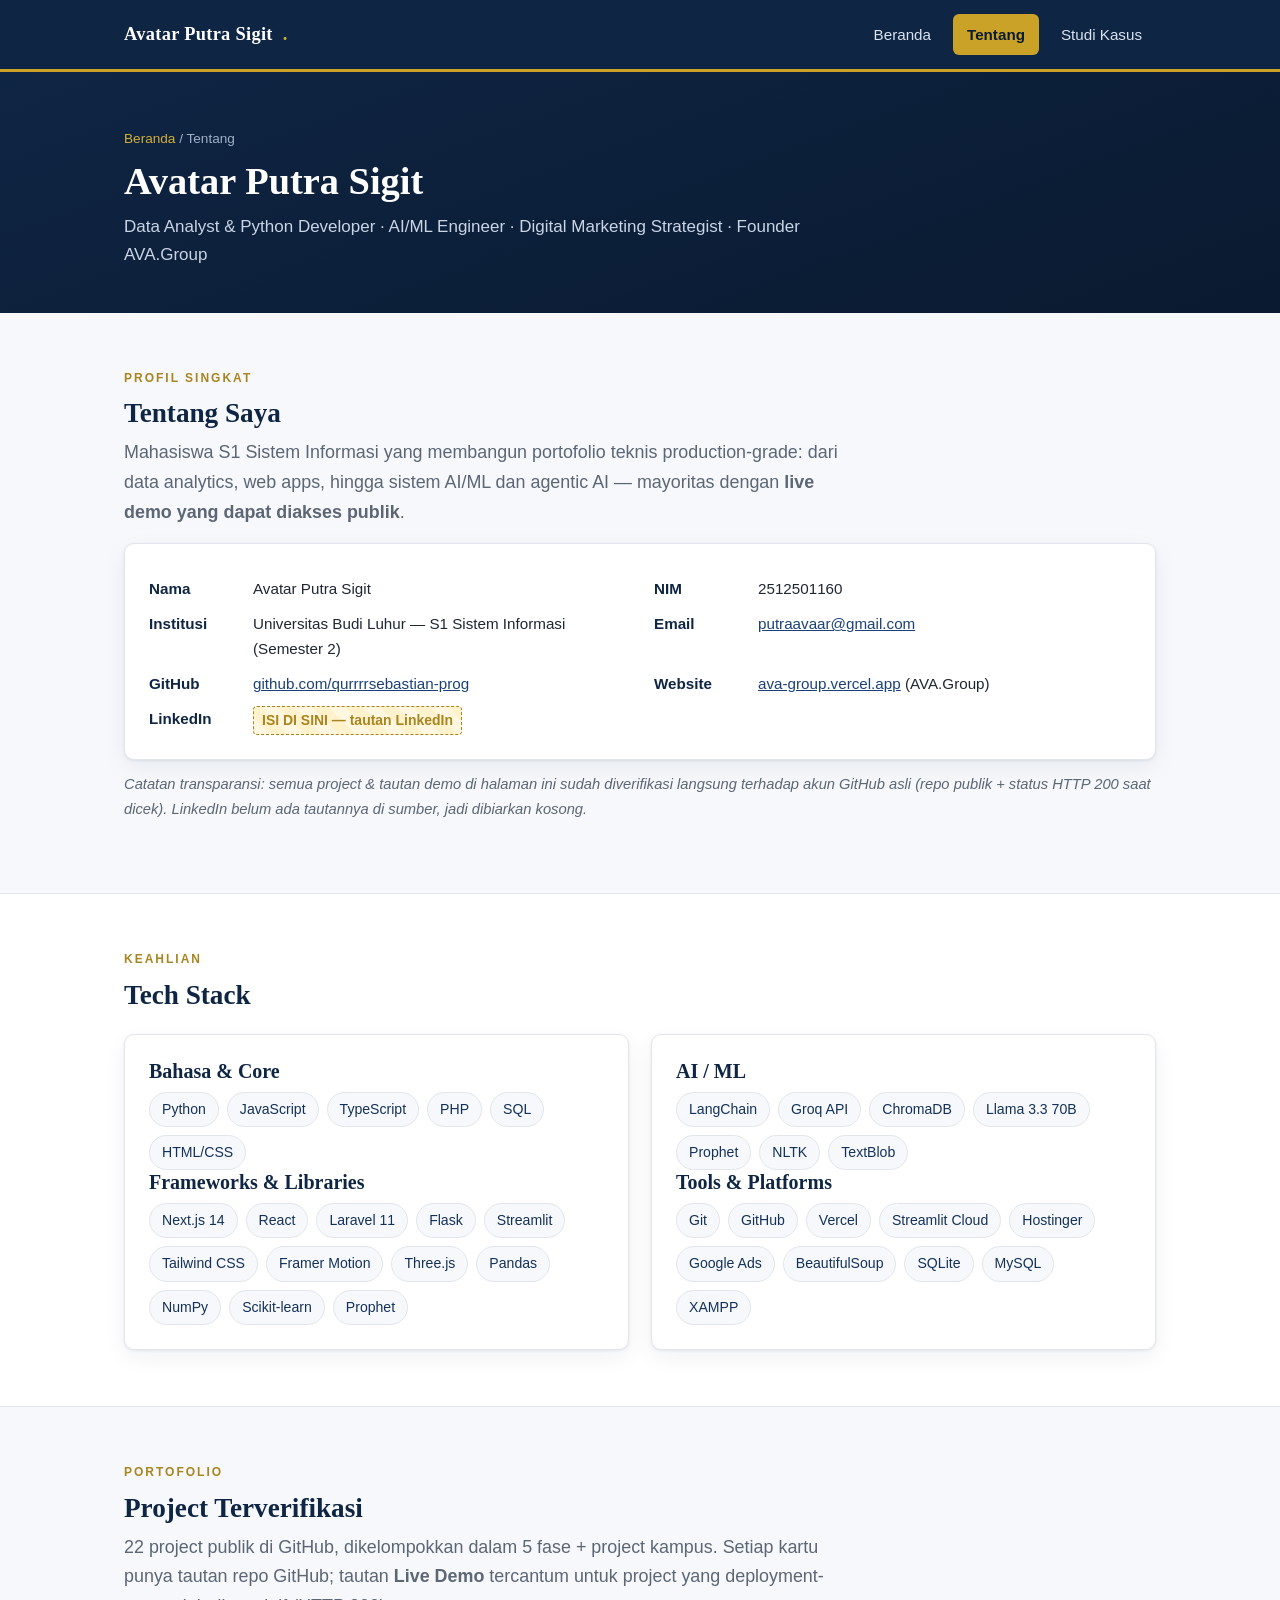
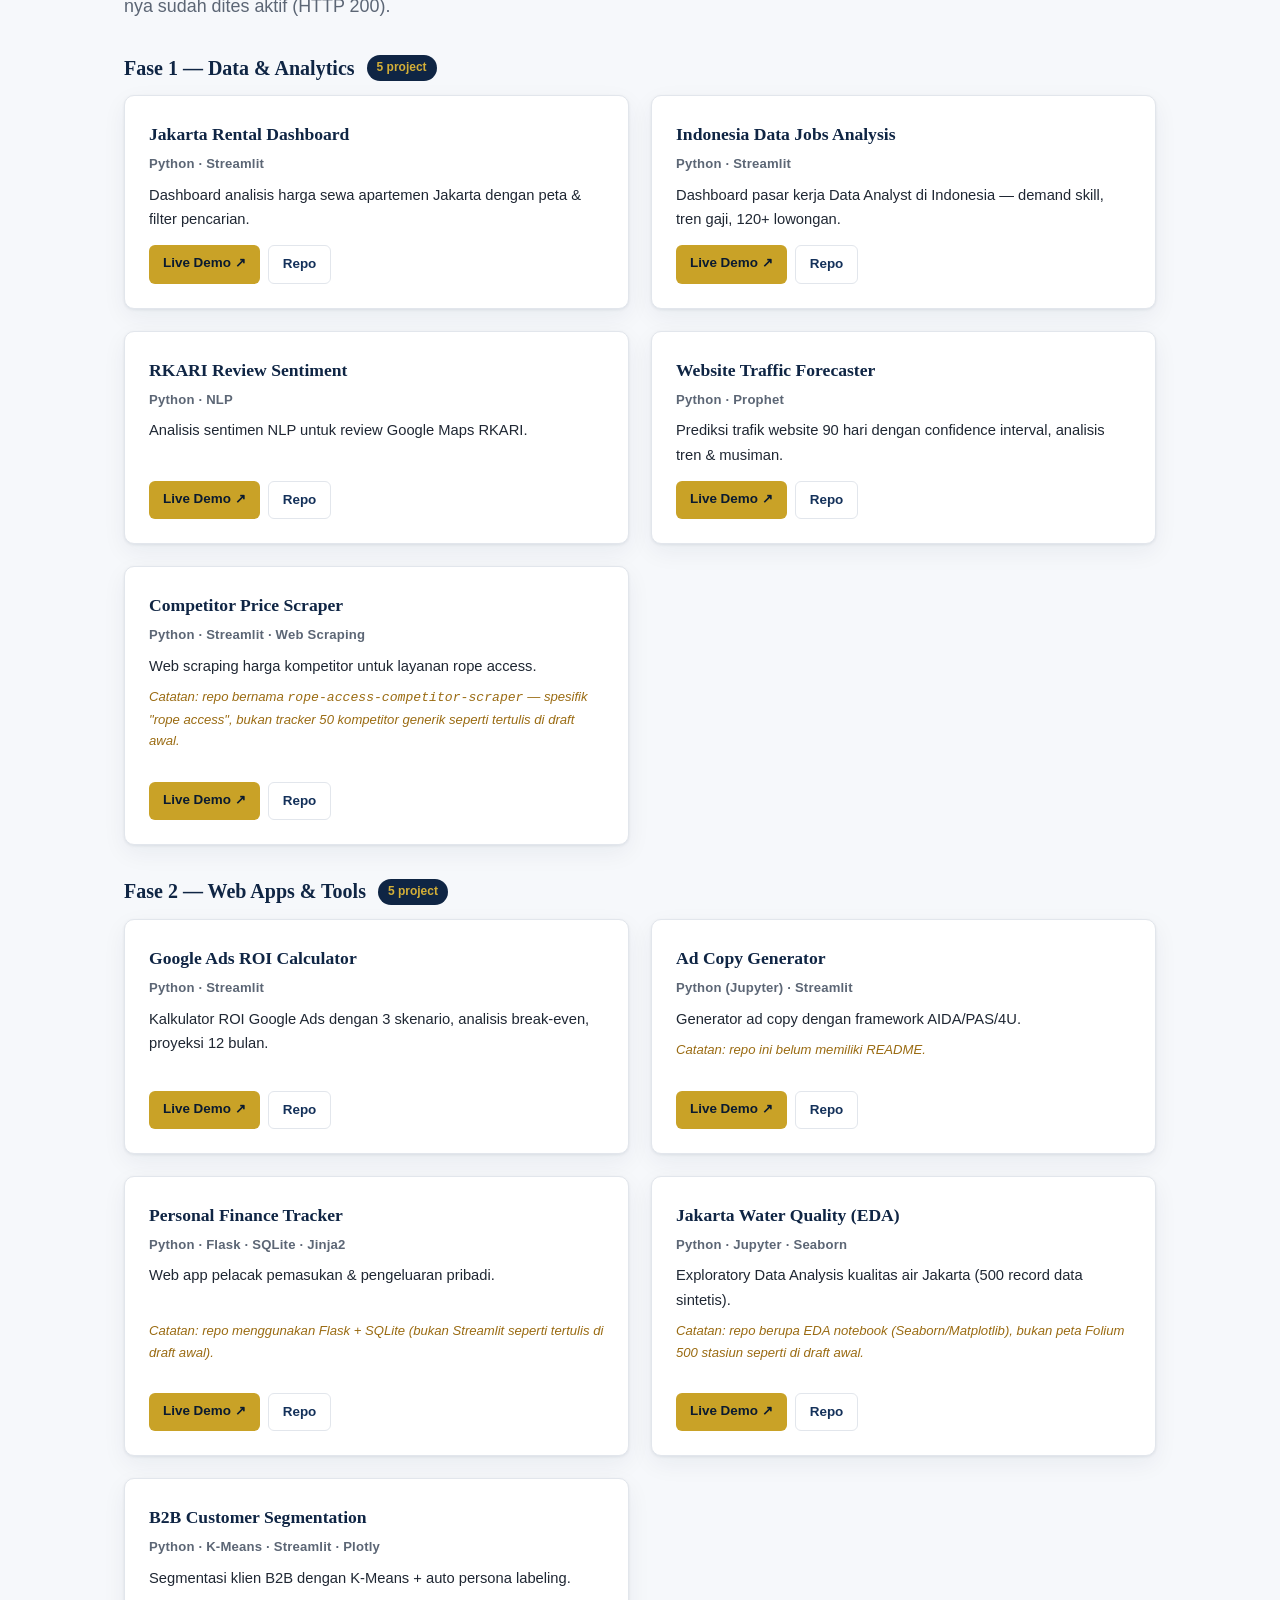
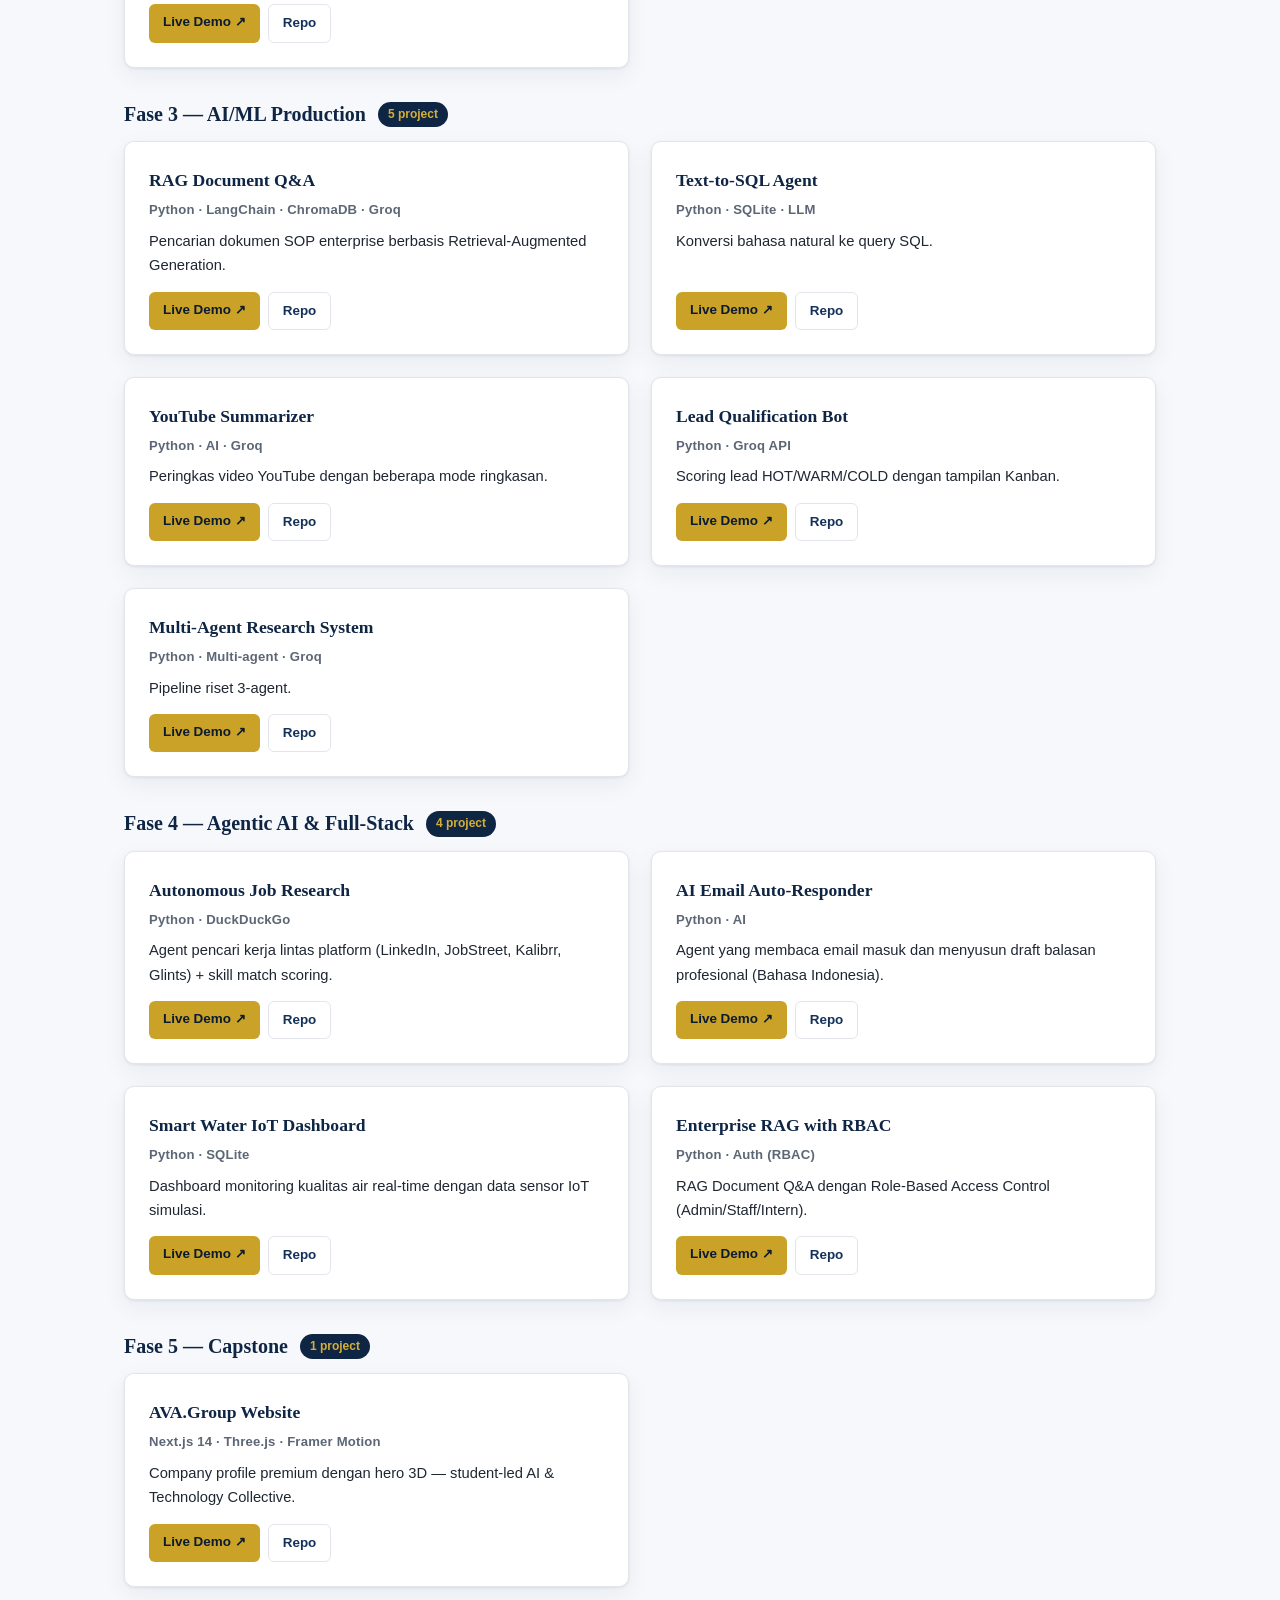
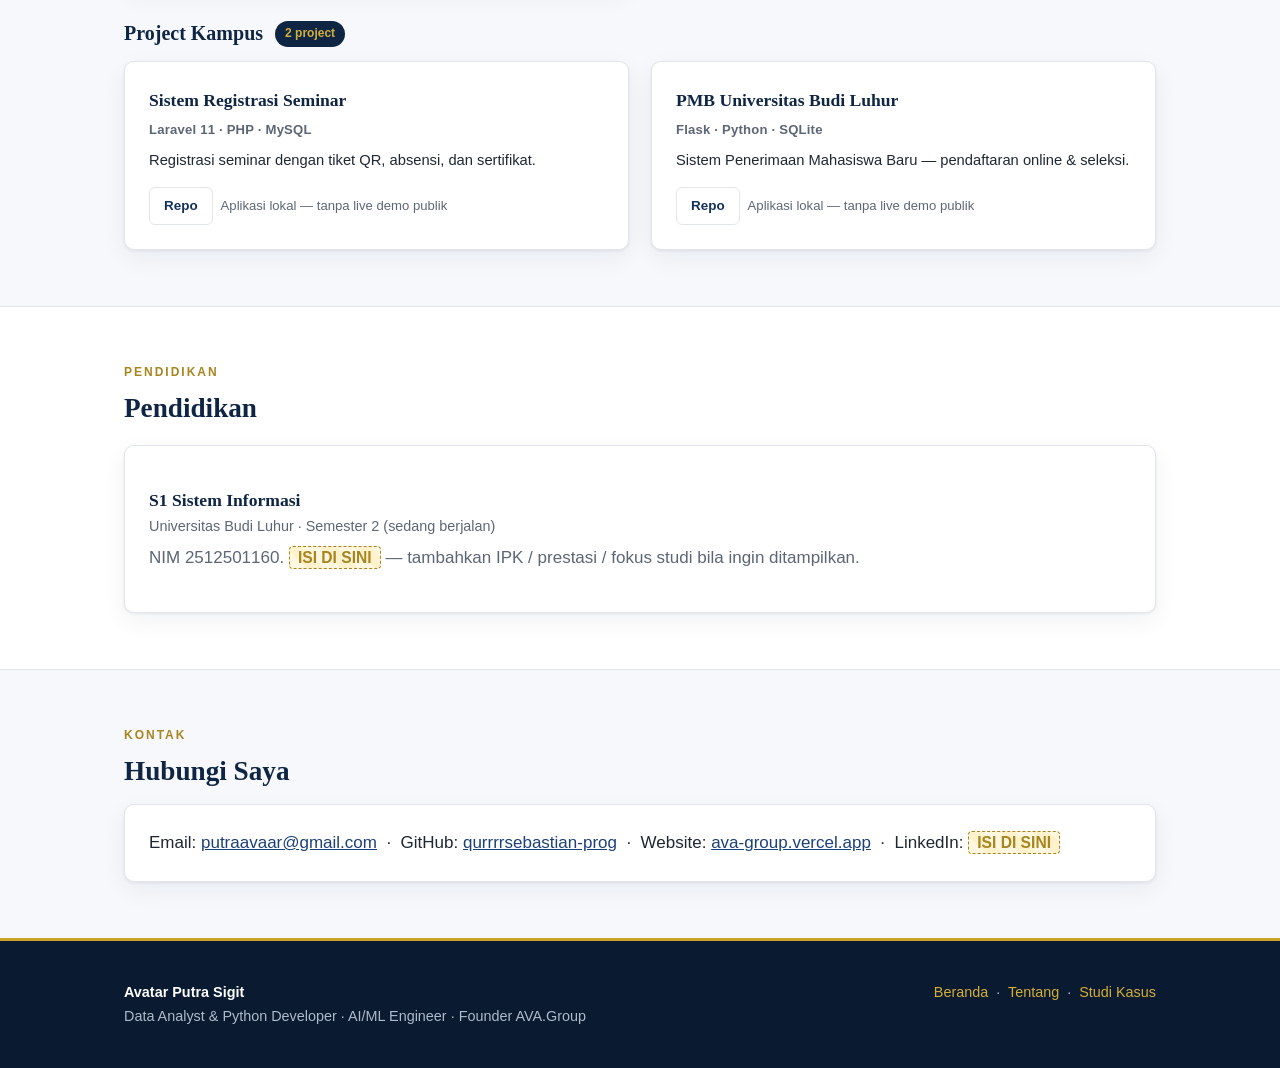
==== tentang.html @ 9ab79a2b "Portofolio pribadi + studi kasus konsultasi PT WBS - Landing page, halaman Tentang (22 project GitHu" ====
<!DOCTYPE html>
<html lang="id">
<head>
  <meta charset="UTF-8" />
  <meta name="viewport" content="width=device-width, initial-scale=1.0" />
  <title>Tentang — Avatar Putra Sigit</title>
  <meta name="description" content="Profil Avatar Putra Sigit — Data Analyst & Python Developer, AI/ML Engineer, Founder AVA.Group. 22 project terverifikasi dengan live demo." />
  <link rel="stylesheet" href="style.css" />
</head>
<body>

  <header class="site-header">
    <nav class="nav">
      <a class="brand" href="index.html">Avatar Putra Sigit<span class="dot">.</span></a>
      <div class="nav-links">
        <a href="index.html">Beranda</a>
        <a href="tentang.html" class="active">Tentang</a>
        <a href="studi-kasus-wbs.html">Studi Kasus</a>
      </div>
    </nav>
  </header>

  <div class="page-head">
    <div class="container">
      <div class="breadcrumb"><a href="index.html">Beranda</a> / Tentang</div>
      <h1>Avatar Putra Sigit</h1>
      <p>Data Analyst &amp; Python Developer · AI/ML Engineer · Digital Marketing Strategist · Founder AVA.Group</p>
    </div>
  </div>

  <main>
    <!-- Profil / info dasar -->
    <section>
      <div class="container">
        <div class="section-label">Profil Singkat</div>
        <h2>Tentang Saya</h2>
        <p class="lead">
          Mahasiswa S1 Sistem Informasi yang membangun portofolio teknis production-grade: dari
          data analytics, web apps, hingga sistem AI/ML dan agentic AI — mayoritas dengan
          <strong>live demo yang dapat diakses publik</strong>.
        </p>
        <div class="card" style="margin-top: 16px;">
          <div class="profile-facts">
            <div class="fact"><b>Nama</b><span>Avatar Putra Sigit</span></div>
            <div class="fact"><b>NIM</b><span>2512501160</span></div>
            <div class="fact"><b>Institusi</b><span>Universitas Budi Luhur — S1 Sistem Informasi (Semester 2)</span></div>
            <div class="fact"><b>Email</b><span><a href="mailto:putraavaar@gmail.com">putraavaar@gmail.com</a></span></div>
            <div class="fact"><b>GitHub</b><span><a href="https://github.com/qurrrrsebastian-prog" target="_blank" rel="noopener">github.com/qurrrrsebastian-prog</a></span></div>
            <div class="fact"><b>Website</b><span><a href="https://ava-group.vercel.app" target="_blank" rel="noopener">ava-group.vercel.app</a> (AVA.Group)</span></div>
            <div class="fact"><b>LinkedIn</b><span class="placeholder">ISI DI SINI — tautan LinkedIn</span></div>
          </div>
        </div>
        <p class="fill-note" style="margin-top:12px;">
          Catatan transparansi: semua project &amp; tautan demo di halaman ini sudah diverifikasi langsung
          terhadap akun GitHub asli (repo publik + status HTTP 200 saat dicek). LinkedIn belum ada tautannya
          di sumber, jadi dibiarkan kosong.
        </p>
      </div>
    </section>

    <!-- Skills -->
    <section class="section-alt">
      <div class="container">
        <div class="section-label">Keahlian</div>
        <h2>Tech Stack</h2>
        <div class="grid grid-2" style="margin-top: 22px;">
          <div class="card">
            <h3 class="mt-0">Bahasa &amp; Core</h3>
            <div class="skill-tags">
              <span>Python</span><span>JavaScript</span><span>TypeScript</span>
              <span>PHP</span><span>SQL</span><span>HTML/CSS</span>
            </div>
            <h3>Frameworks &amp; Libraries</h3>
            <div class="skill-tags">
              <span>Next.js 14</span><span>React</span><span>Laravel 11</span><span>Flask</span>
              <span>Streamlit</span><span>Tailwind CSS</span><span>Framer Motion</span>
              <span>Three.js</span><span>Pandas</span><span>NumPy</span><span>Scikit-learn</span><span>Prophet</span>
            </div>
          </div>
          <div class="card">
            <h3 class="mt-0">AI / ML</h3>
            <div class="skill-tags">
              <span>LangChain</span><span>Groq API</span><span>ChromaDB</span><span>Llama 3.3 70B</span>
              <span>Prophet</span><span>NLTK</span><span>TextBlob</span>
            </div>
            <h3>Tools &amp; Platforms</h3>
            <div class="skill-tags">
              <span>Git</span><span>GitHub</span><span>Vercel</span><span>Streamlit Cloud</span>
              <span>Hostinger</span><span>Google Ads</span><span>BeautifulSoup</span>
              <span>SQLite</span><span>MySQL</span><span>XAMPP</span>
            </div>
          </div>
        </div>
      </div>
    </section>

    <!-- Portofolio project terverifikasi -->
    <section>
      <div class="container">
        <div class="section-label">Portofolio</div>
        <h2>Project Terverifikasi</h2>
        <p class="lead">
          22 project publik di GitHub, dikelompokkan dalam 5 fase + project kampus. Setiap kartu punya
          tautan repo GitHub; tautan <strong>Live Demo</strong> tercantum untuk project yang deployment-nya
          sudah dites aktif (HTTP 200).
        </p>

        <!-- Phase 1 -->
        <div class="phase-heading"><h3>Fase 1 — Data &amp; Analytics</h3><span class="count">5 project</span></div>
        <div class="grid grid-2" style="margin-top: 14px;">
          <div class="card proj">
            <div class="proj-name">Jakarta Rental Dashboard</div>
            <div class="tech">Python · Streamlit</div>
            <p class="proj-desc">Dashboard analisis harga sewa apartemen Jakarta dengan peta &amp; filter pencarian.</p>
            <div class="proj-links">
              <a class="link-demo" href="https://jakarta-rental-dashboard-nvcburdxplphnnton9jb5d.streamlit.app" target="_blank" rel="noopener">Live Demo &nearr;</a>
              <a class="link-repo" href="https://github.com/qurrrrsebastian-prog/jakarta-rental-dashboard" target="_blank" rel="noopener">Repo</a>
            </div>
          </div>
          <div class="card proj">
            <div class="proj-name">Indonesia Data Jobs Analysis</div>
            <div class="tech">Python · Streamlit</div>
            <p class="proj-desc">Dashboard pasar kerja Data Analyst di Indonesia — demand skill, tren gaji, 120+ lowongan.</p>
            <div class="proj-links">
              <a class="link-demo" href="https://indonesia-data-jobs-analysis-u8ouvgfqq24yy2kknw5pbe.streamlit.app" target="_blank" rel="noopener">Live Demo &nearr;</a>
              <a class="link-repo" href="https://github.com/qurrrrsebastian-prog/indonesia-data-jobs-analysis" target="_blank" rel="noopener">Repo</a>
            </div>
          </div>
          <div class="card proj">
            <div class="proj-name">RKARI Review Sentiment</div>
            <div class="tech">Python · NLP</div>
            <p class="proj-desc">Analisis sentimen NLP untuk review Google Maps RKARI.</p>
            <div class="proj-links">
              <a class="link-demo" href="https://rkari-review-sentiment-kyecuudet7xh6quwfeorqq.streamlit.app" target="_blank" rel="noopener">Live Demo &nearr;</a>
              <a class="link-repo" href="https://github.com/qurrrrsebastian-prog/rkari-review-sentiment" target="_blank" rel="noopener">Repo</a>
            </div>
          </div>
          <div class="card proj">
            <div class="proj-name">Website Traffic Forecaster</div>
            <div class="tech">Python · Prophet</div>
            <p class="proj-desc">Prediksi trafik website 90 hari dengan confidence interval, analisis tren &amp; musiman.</p>
            <div class="proj-links">
              <a class="link-demo" href="https://website-traffic-forecast-s9xhbq8gv8uzwlst8uy6u7.streamlit.app" target="_blank" rel="noopener">Live Demo &nearr;</a>
              <a class="link-repo" href="https://github.com/qurrrrsebastian-prog/website-traffic-forecast" target="_blank" rel="noopener">Repo</a>
            </div>
          </div>
          <div class="card proj">
            <div class="proj-name">Competitor Price Scraper</div>
            <div class="tech">Python · Streamlit · Web Scraping</div>
            <p class="proj-desc">Web scraping harga kompetitor untuk layanan rope access.</p>
            <p class="flag">Catatan: repo bernama <code>rope-access-competitor-scraper</code> — spesifik "rope access", bukan tracker 50 kompetitor generik seperti tertulis di draft awal.</p>
            <div class="proj-links">
              <a class="link-demo" href="https://rope-access-competitor-scraper-epqfhiddaohcrdol7eyndd.streamlit.app" target="_blank" rel="noopener">Live Demo &nearr;</a>
              <a class="link-repo" href="https://github.com/qurrrrsebastian-prog/rope-access-competitor-scraper" target="_blank" rel="noopener">Repo</a>
            </div>
          </div>
        </div>

        <!-- Phase 2 -->
        <div class="phase-heading"><h3>Fase 2 — Web Apps &amp; Tools</h3><span class="count">5 project</span></div>
        <div class="grid grid-2" style="margin-top: 14px;">
          <div class="card proj">
            <div class="proj-name">Google Ads ROI Calculator</div>
            <div class="tech">Python · Streamlit</div>
            <p class="proj-desc">Kalkulator ROI Google Ads dengan 3 skenario, analisis break-even, proyeksi 12 bulan.</p>
            <div class="proj-links">
              <a class="link-demo" href="https://app-ads-roi-calculator-kxgcphzjq3wmbwzgebvfpe.streamlit.app" target="_blank" rel="noopener">Live Demo &nearr;</a>
              <a class="link-repo" href="https://github.com/qurrrrsebastian-prog/google-ads-roi-calculator" target="_blank" rel="noopener">Repo</a>
            </div>
          </div>
          <div class="card proj">
            <div class="proj-name">Ad Copy Generator</div>
            <div class="tech">Python (Jupyter) · Streamlit</div>
            <p class="proj-desc">Generator ad copy dengan framework AIDA/PAS/4U.</p>
            <p class="flag">Catatan: repo ini belum memiliki README.</p>
            <div class="proj-links">
              <a class="link-demo" href="https://ad-copy-generator-oewynqbctfnut9qg7kf5zg.streamlit.app" target="_blank" rel="noopener">Live Demo &nearr;</a>
              <a class="link-repo" href="https://github.com/qurrrrsebastian-prog/ad-copy-generator" target="_blank" rel="noopener">Repo</a>
            </div>
          </div>
          <div class="card proj">
            <div class="proj-name">Personal Finance Tracker</div>
            <div class="tech">Python · Flask · SQLite · Jinja2</div>
            <p class="proj-desc">Web app pelacak pemasukan &amp; pengeluaran pribadi.</p>
            <p class="flag">Catatan: repo menggunakan Flask + SQLite (bukan Streamlit seperti tertulis di draft awal).</p>
            <div class="proj-links">
              <a class="link-demo" href="https://personal-finance-tracker-v8xtatfmuhdj67nua5evyh.streamlit.app" target="_blank" rel="noopener">Live Demo &nearr;</a>
              <a class="link-repo" href="https://github.com/qurrrrsebastian-prog/personal-finance-tracker" target="_blank" rel="noopener">Repo</a>
            </div>
          </div>
          <div class="card proj">
            <div class="proj-name">Jakarta Water Quality (EDA)</div>
            <div class="tech">Python · Jupyter · Seaborn</div>
            <p class="proj-desc">Exploratory Data Analysis kualitas air Jakarta (500 record data sintetis).</p>
            <p class="flag">Catatan: repo berupa EDA notebook (Seaborn/Matplotlib), bukan peta Folium 500 stasiun seperti di draft awal.</p>
            <div class="proj-links">
              <a class="link-demo" href="https://jakarta-water-quality-analysis-fhmprh3v3yfa5agtuwvzr8.streamlit.app" target="_blank" rel="noopener">Live Demo &nearr;</a>
              <a class="link-repo" href="https://github.com/qurrrrsebastian-prog/jakarta-water-quality-analysis" target="_blank" rel="noopener">Repo</a>
            </div>
          </div>
          <div class="card proj">
            <div class="proj-name">B2B Customer Segmentation</div>
            <div class="tech">Python · K-Means · Streamlit · Plotly</div>
            <p class="proj-desc">Segmentasi klien B2B dengan K-Means + auto persona labeling.</p>
            <div class="proj-links">
              <a class="link-demo" href="https://b2b-customer-segmentation-fy42ma25sjq9hwcmvrwsh8.streamlit.app" target="_blank" rel="noopener">Live Demo &nearr;</a>
              <a class="link-repo" href="https://github.com/qurrrrsebastian-prog/b2b-customer-segmentation" target="_blank" rel="noopener">Repo</a>
            </div>
          </div>
        </div>

        <!-- Phase 3 -->
        <div class="phase-heading"><h3>Fase 3 — AI/ML Production</h3><span class="count">5 project</span></div>
        <div class="grid grid-2" style="margin-top: 14px;">
          <div class="card proj">
            <div class="proj-name">RAG Document Q&amp;A</div>
            <div class="tech">Python · LangChain · ChromaDB · Groq</div>
            <p class="proj-desc">Pencarian dokumen SOP enterprise berbasis Retrieval-Augmented Generation.</p>
            <div class="proj-links">
              <a class="link-demo" href="https://qurrrrsebastian-prog-rag-document-qa-app-m2sk1y.streamlit.app" target="_blank" rel="noopener">Live Demo &nearr;</a>
              <a class="link-repo" href="https://github.com/qurrrrsebastian-prog/rag-document-qa" target="_blank" rel="noopener">Repo</a>
            </div>
          </div>
          <div class="card proj">
            <div class="proj-name">Text-to-SQL Agent</div>
            <div class="tech">Python · SQLite · LLM</div>
            <p class="proj-desc">Konversi bahasa natural ke query SQL.</p>
            <div class="proj-links">
              <a class="link-demo" href="https://qurrrrsebastian-prog-text-to-sql-agent-app-coxf4n.streamlit.app" target="_blank" rel="noopener">Live Demo &nearr;</a>
              <a class="link-repo" href="https://github.com/qurrrrsebastian-prog/text-to-sql-agent" target="_blank" rel="noopener">Repo</a>
            </div>
          </div>
          <div class="card proj">
            <div class="proj-name">YouTube Summarizer</div>
            <div class="tech">Python · AI · Groq</div>
            <p class="proj-desc">Peringkas video YouTube dengan beberapa mode ringkasan.</p>
            <div class="proj-links">
              <a class="link-demo" href="https://qurrrrsebastian-prog-youtube-summarizer-app-dkimhb.streamlit.app" target="_blank" rel="noopener">Live Demo &nearr;</a>
              <a class="link-repo" href="https://github.com/qurrrrsebastian-prog/youtube-summarizer" target="_blank" rel="noopener">Repo</a>
            </div>
          </div>
          <div class="card proj">
            <div class="proj-name">Lead Qualification Bot</div>
            <div class="tech">Python · Groq API</div>
            <p class="proj-desc">Scoring lead HOT/WARM/COLD dengan tampilan Kanban.</p>
            <div class="proj-links">
              <a class="link-demo" href="https://qurrrrsebastian-prog-lead-qualification-bot-app-ijiva5.streamlit.app" target="_blank" rel="noopener">Live Demo &nearr;</a>
              <a class="link-repo" href="https://github.com/qurrrrsebastian-prog/lead-qualification-bot" target="_blank" rel="noopener">Repo</a>
            </div>
          </div>
          <div class="card proj">
            <div class="proj-name">Multi-Agent Research System</div>
            <div class="tech">Python · Multi-agent · Groq</div>
            <p class="proj-desc">Pipeline riset 3-agent.</p>
            <div class="proj-links">
              <a class="link-demo" href="https://qurrrrsebastian-prog-multi-agent-research-app-2shdkz.streamlit.app" target="_blank" rel="noopener">Live Demo &nearr;</a>
              <a class="link-repo" href="https://github.com/qurrrrsebastian-prog/multi-agent-research" target="_blank" rel="noopener">Repo</a>
            </div>
          </div>
        </div>

        <!-- Phase 4 -->
        <div class="phase-heading"><h3>Fase 4 — Agentic AI &amp; Full-Stack</h3><span class="count">4 project</span></div>
        <div class="grid grid-2" style="margin-top: 14px;">
          <div class="card proj">
            <div class="proj-name">Autonomous Job Research</div>
            <div class="tech">Python · DuckDuckGo</div>
            <p class="proj-desc">Agent pencari kerja lintas platform (LinkedIn, JobStreet, Kalibrr, Glints) + skill match scoring.</p>
            <div class="proj-links">
              <a class="link-demo" href="https://qurrrrsebastian-prog-autonomous-web-research-app-ocdfsh.streamlit.app" target="_blank" rel="noopener">Live Demo &nearr;</a>
              <a class="link-repo" href="https://github.com/qurrrrsebastian-prog/autonomous-web-research" target="_blank" rel="noopener">Repo</a>
            </div>
          </div>
          <div class="card proj">
            <div class="proj-name">AI Email Auto-Responder</div>
            <div class="tech">Python · AI</div>
            <p class="proj-desc">Agent yang membaca email masuk dan menyusun draft balasan profesional (Bahasa Indonesia).</p>
            <div class="proj-links">
              <a class="link-demo" href="https://qurrrrsebastian-prog-ai-email-auto-responder-app-uvopvk.streamlit.app" target="_blank" rel="noopener">Live Demo &nearr;</a>
              <a class="link-repo" href="https://github.com/qurrrrsebastian-prog/ai-email-auto-responder" target="_blank" rel="noopener">Repo</a>
            </div>
          </div>
          <div class="card proj">
            <div class="proj-name">Smart Water IoT Dashboard</div>
            <div class="tech">Python · SQLite</div>
            <p class="proj-desc">Dashboard monitoring kualitas air real-time dengan data sensor IoT simulasi.</p>
            <div class="proj-links">
              <a class="link-demo" href="https://qurrrrsebastian-prog-smart-water-iot-dashboard-app-tzlyp0.streamlit.app" target="_blank" rel="noopener">Live Demo &nearr;</a>
              <a class="link-repo" href="https://github.com/qurrrrsebastian-prog/smart-water-iot-dashboard" target="_blank" rel="noopener">Repo</a>
            </div>
          </div>
          <div class="card proj">
            <div class="proj-name">Enterprise RAG with RBAC</div>
            <div class="tech">Python · Auth (RBAC)</div>
            <p class="proj-desc">RAG Document Q&amp;A dengan Role-Based Access Control (Admin/Staff/Intern).</p>
            <div class="proj-links">
              <a class="link-demo" href="https://qurrrrsebastian-prog-enterprise-rag-rbac-app-21foi1.streamlit.app" target="_blank" rel="noopener">Live Demo &nearr;</a>
              <a class="link-repo" href="https://github.com/qurrrrsebastian-prog/enterprise-rag-rbac" target="_blank" rel="noopener">Repo</a>
            </div>
          </div>
        </div>

        <!-- Phase 5 -->
        <div class="phase-heading"><h3>Fase 5 — Capstone</h3><span class="count">1 project</span></div>
        <div class="grid grid-2" style="margin-top: 14px;">
          <div class="card proj">
            <div class="proj-name">AVA.Group Website</div>
            <div class="tech">Next.js 14 · Three.js · Framer Motion</div>
            <p class="proj-desc">Company profile premium dengan hero 3D — student-led AI &amp; Technology Collective.</p>
            <div class="proj-links">
              <a class="link-demo" href="https://ava-group.vercel.app" target="_blank" rel="noopener">Live Demo &nearr;</a>
              <a class="link-repo" href="https://github.com/qurrrrsebastian-prog/ava-group-website" target="_blank" rel="noopener">Repo</a>
            </div>
          </div>
        </div>

        <!-- Kampus -->
        <div class="phase-heading"><h3>Project Kampus</h3><span class="count">2 project</span></div>
        <div class="grid grid-2" style="margin-top: 14px;">
          <div class="card proj">
            <div class="proj-name">Sistem Registrasi Seminar</div>
            <div class="tech">Laravel 11 · PHP · MySQL</div>
            <p class="proj-desc">Registrasi seminar dengan tiket QR, absensi, dan sertifikat.</p>
            <div class="proj-links">
              <a class="link-repo" href="https://github.com/qurrrrsebastian-prog/seminar-laravel" target="_blank" rel="noopener">Repo</a>
              <span class="no-demo">Aplikasi lokal — tanpa live demo publik</span>
            </div>
          </div>
          <div class="card proj">
            <div class="proj-name">PMB Universitas Budi Luhur</div>
            <div class="tech">Flask · Python · SQLite</div>
            <p class="proj-desc">Sistem Penerimaan Mahasiswa Baru — pendaftaran online &amp; seleksi.</p>
            <div class="proj-links">
              <a class="link-repo" href="https://github.com/qurrrrsebastian-prog/pmb-universitas-budi-luhur" target="_blank" rel="noopener">Repo</a>
              <span class="no-demo">Aplikasi lokal — tanpa live demo publik</span>
            </div>
          </div>
        </div>
      </div>
    </section>

    <!-- Pendidikan -->
    <section class="section-alt">
      <div class="container">
        <div class="section-label">Pendidikan</div>
        <h2>Pendidikan</h2>
        <div class="card" style="margin-top: 20px;">
          <div class="cv-item">
            <div class="cv-role">S1 Sistem Informasi</div>
            <div class="cv-meta">Universitas Budi Luhur · Semester 2 (sedang berjalan)</div>
            <p class="mb-0 text-muted">NIM 2512501160.
              <span class="placeholder">ISI DI SINI</span> — tambahkan IPK / prestasi / fokus studi bila ingin ditampilkan.</p>
          </div>
        </div>
      </div>
    </section>

    <!-- Kontak -->
    <section>
      <div class="container">
        <div class="section-label">Kontak</div>
        <h2>Hubungi Saya</h2>
        <div class="card" style="margin-top: 16px;">
          <p class="mb-0">
            Email: <a href="mailto:putraavaar@gmail.com">putraavaar@gmail.com</a> &nbsp;·&nbsp;
            GitHub: <a href="https://github.com/qurrrrsebastian-prog" target="_blank" rel="noopener">qurrrrsebastian-prog</a> &nbsp;·&nbsp;
            Website: <a href="https://ava-group.vercel.app" target="_blank" rel="noopener">ava-group.vercel.app</a> &nbsp;·&nbsp;
            LinkedIn: <span class="placeholder">ISI DI SINI</span>
          </p>
        </div>
      </div>
    </section>
  </main>

  <footer class="site-footer">
    <div class="container foot-grid">
      <div>
        <strong style="color:#fff;">Avatar Putra Sigit</strong><br />
        Data Analyst &amp; Python Developer · AI/ML Engineer · Founder AVA.Group
      </div>
      <div>
        <a href="index.html">Beranda</a> &nbsp;·&nbsp;
        <a href="tentang.html">Tentang</a> &nbsp;·&nbsp;
        <a href="studi-kasus-wbs.html">Studi Kasus</a>
      </div>
    </div>
  </footer>

</body>
</html>
---- style.css ----
/* ==========================================================================
   PT WBS — Portofolio & Studi Kasus Konsultasi
   Palet: Navy + Gold. Desain B2B profesional, responsive.
   ========================================================================== */

:root {
  --navy-900: #0a1a30;
  --navy-800: #0f2544;
  --navy-700: #14315a;
  --navy-600: #1c4179;
  --gold-500: #c9a227;
  --gold-400: #d4af37;
  --gold-600: #a8851f;
  --ink: #1f2733;
  --muted: #5c6675;
  --line: #e2e6ec;
  --bg: #f6f8fb;
  --card: #ffffff;
  --ok-bg: #e8f3ec;
  --ok-fg: #1d7a44;
  --warn-bg: #fdf3e3;
  --warn-fg: #9a6b12;
  --danger-bg: #fbeaea;
  --danger-fg: #a12626;
  --shadow: 0 1px 3px rgba(15, 37, 68, .08), 0 8px 24px rgba(15, 37, 68, .06);
  --radius: 10px;
  --maxw: 1080px;
  --sans: "Segoe UI", Roboto, "Helvetica Neue", Arial, sans-serif;
  --serif: Georgia, "Times New Roman", serif;
}

* { box-sizing: border-box; }

html { scroll-behavior: smooth; }

body {
  margin: 0;
  font-family: var(--sans);
  color: var(--ink);
  background: var(--bg);
  line-height: 1.65;
  font-size: 17px;
  -webkit-font-smoothing: antialiased;
}

h1, h2, h3, h4 { font-family: var(--serif); color: var(--navy-800); line-height: 1.25; }
h2 { font-size: 1.7rem; margin: 0 0 .5rem; }
h3 { font-size: 1.25rem; margin: 1.6rem 0 .5rem; }
p { margin: 0 0 1rem; }
a { color: var(--navy-600); }

.container { max-width: var(--maxw); margin: 0 auto; padding: 0 24px; }

/* ---------- Top navigation ---------- */
.site-header {
  background: var(--navy-800);
  color: #fff;
  position: sticky;
  top: 0;
  z-index: 50;
  border-bottom: 3px solid var(--gold-500);
}
.nav {
  display: flex;
  align-items: center;
  justify-content: space-between;
  gap: 16px;
  padding: 14px 24px;
  max-width: var(--maxw);
  margin: 0 auto;
}
.brand {
  font-family: var(--serif);
  font-weight: 700;
  font-size: 1.15rem;
  color: #fff;
  text-decoration: none;
  letter-spacing: .3px;
  display: flex;
  align-items: center;
  gap: 10px;
}
.brand .dot { color: var(--gold-400); }
.nav-links { display: flex; gap: 8px; flex-wrap: wrap; }
.nav-links a {
  color: #dbe3ef;
  text-decoration: none;
  padding: 8px 14px;
  border-radius: 6px;
  font-size: .95rem;
  transition: background .15s, color .15s;
}
.nav-links a:hover { background: rgba(255,255,255,.08); color: #fff; }
.nav-links a.active { background: var(--gold-500); color: var(--navy-900); font-weight: 600; }

/* ---------- Hero ---------- */
.hero {
  background: linear-gradient(160deg, var(--navy-800) 0%, var(--navy-900) 60%, #06111f 100%);
  color: #fff;
  padding: 84px 0 76px;
  position: relative;
  overflow: hidden;
}
.hero::after {
  content: "";
  position: absolute;
  right: -120px; top: -120px;
  width: 340px; height: 340px;
  background: radial-gradient(circle, rgba(201,162,39,.22), transparent 68%);
  border-radius: 50%;
}
.hero .eyebrow {
  text-transform: uppercase;
  letter-spacing: 2.5px;
  font-size: .78rem;
  color: var(--gold-400);
  font-weight: 700;
  margin-bottom: 12px;
}
.hero h1 { color: #fff; font-size: 3rem; margin: 0 0 14px; }
.hero .tagline { font-size: 1.25rem; color: #c9d4e5; max-width: 640px; margin: 0 0 30px; }
.placeholder-tag {
  background: rgba(201,162,39,.16);
  border: 1px dashed var(--gold-400);
  color: var(--gold-400);
  padding: 0 8px;
  border-radius: 4px;
  font-family: var(--sans);
  font-size: .9em;
}

.btn {
  display: inline-block;
  padding: 12px 24px;
  border-radius: 8px;
  text-decoration: none;
  font-weight: 600;
  font-size: .98rem;
  transition: transform .12s, box-shadow .12s, background .15s;
}
.btn-primary { background: var(--gold-500); color: var(--navy-900); }
.btn-primary:hover { background: var(--gold-400); transform: translateY(-1px); }
.btn-ghost { border: 1px solid rgba(255,255,255,.35); color: #fff; margin-left: 10px; }
.btn-ghost:hover { background: rgba(255,255,255,.08); }
.btn-row { margin-top: 8px; }

/* ---------- Sections ---------- */
main section { padding: 56px 0; }
.section-alt { background: #fff; border-top: 1px solid var(--line); border-bottom: 1px solid var(--line); }
.lead { font-size: 1.12rem; color: var(--muted); max-width: 720px; }
.section-label {
  text-transform: uppercase;
  letter-spacing: 2px;
  font-size: .75rem;
  color: var(--gold-600);
  font-weight: 700;
  margin-bottom: 8px;
}

/* ---------- Cards grid ---------- */
.grid { display: grid; gap: 22px; }
.grid-2 { grid-template-columns: repeat(2, 1fr); }
.grid-3 { grid-template-columns: repeat(3, 1fr); }
.card {
  background: var(--card);
  border: 1px solid var(--line);
  border-radius: var(--radius);
  padding: 24px;
  box-shadow: var(--shadow);
}
.card h3 { margin-top: 0; }
.card .num {
  font-family: var(--serif);
  font-size: 2rem;
  color: var(--gold-600);
  font-weight: 700;
  display: block;
  line-height: 1;
  margin-bottom: 6px;
}
.card .icon {
  width: 42px; height: 42px;
  border-radius: 8px;
  background: var(--navy-800);
  color: var(--gold-400);
  display: flex; align-items: center; justify-content: center;
  font-family: var(--serif); font-weight: 700; font-size: 1.1rem;
  margin-bottom: 14px;
}

/* ---------- Feature link cards (landing nav) ---------- */
.link-card {
  display: block;
  text-decoration: none;
  color: inherit;
  transition: transform .12s, box-shadow .12s, border-color .12s;
}
.link-card:hover { transform: translateY(-3px); border-color: var(--gold-400); box-shadow: 0 10px 30px rgba(15,37,68,.12); }
.link-card .arrow { color: var(--gold-600); font-weight: 700; }

/* ---------- Tables ---------- */
.table-wrap { overflow-x: auto; border-radius: var(--radius); border: 1px solid var(--line); box-shadow: var(--shadow); }
table.data {
  width: 100%;
  border-collapse: collapse;
  background: #fff;
  font-size: .95rem;
  min-width: 560px;
}
table.data thead th {
  background: var(--navy-800);
  color: #fff;
  text-align: left;
  padding: 12px 16px;
  font-family: var(--sans);
  font-weight: 600;
  font-size: .9rem;
}
table.data td, table.data th { padding: 11px 16px; border-bottom: 1px solid var(--line); vertical-align: top; }
table.data tbody tr:nth-child(even) { background: #fafbfd; }
table.data tbody tr:hover { background: #f2f6fc; }
.num-cell { text-align: right; font-variant-numeric: tabular-nums; white-space: nowrap; }

/* ---------- Status badges ---------- */
.badge {
  display: inline-block;
  padding: 2px 10px;
  border-radius: 999px;
  font-size: .78rem;
  font-weight: 600;
  font-family: var(--sans);
  white-space: nowrap;
}
.badge-ok { background: var(--ok-bg); color: var(--ok-fg); }
.badge-warn { background: var(--warn-bg); color: var(--warn-fg); }
.badge-danger { background: var(--danger-bg); color: var(--danger-fg); }

/* ---------- Chart ---------- */
.chart-card { background: #fff; border: 1px solid var(--line); border-radius: var(--radius); padding: 24px; box-shadow: var(--shadow); }
.chart-holder { position: relative; height: 380px; width: 100%; }
.chart-note { font-size: .85rem; color: var(--muted); margin-top: 12px; }

/* ---------- Timeline (phases) ---------- */
.timeline { display: grid; gap: 18px; }
.phase {
  background: #fff;
  border: 1px solid var(--line);
  border-left: 5px solid var(--gold-500);
  border-radius: var(--radius);
  padding: 20px 24px;
  box-shadow: var(--shadow);
}
.phase .phase-head { display: flex; align-items: baseline; justify-content: space-between; gap: 12px; flex-wrap: wrap; }
.phase .phase-tag {
  font-family: var(--serif);
  color: var(--navy-800);
  font-weight: 700;
  font-size: 1.1rem;
}
.phase .phase-time {
  background: var(--navy-800);
  color: var(--gold-400);
  padding: 3px 12px;
  border-radius: 999px;
  font-size: .8rem;
  font-weight: 600;
}
.phase p { margin: 8px 0 0; }
.phase .answers { color: var(--muted); font-size: .95rem; }

/* ---------- Callouts ---------- */
.callout {
  border-radius: var(--radius);
  padding: 20px 24px;
  border: 1px solid var(--line);
  background: #fff;
  border-left: 5px solid var(--navy-600);
}
.callout.transparency { border-left-color: var(--gold-500); background: #fffdf6; }
.callout h3 { margin-top: 0; }
.callout ul { margin: 8px 0 0; padding-left: 20px; }
.callout li { margin-bottom: 6px; }

.placeholder {
  background: repeating-linear-gradient(45deg, #fff7e0, #fff7e0 12px, #fff2cc 12px, #fff2cc 24px);
  border: 1px dashed var(--gold-600);
  color: var(--gold-600);
  font-weight: 600;
  padding: 2px 8px;
  border-radius: 4px;
  font-size: .92em;
}
.fill-note { color: var(--muted); font-style: italic; font-size: .92rem; }

/* ---------- CV blocks ---------- */
.cv-item { padding: 16px 0; border-bottom: 1px solid var(--line); }
.cv-item:last-child { border-bottom: none; }
.cv-item .cv-role { font-weight: 700; color: var(--navy-800); font-family: var(--serif); font-size: 1.1rem; }
.cv-item .cv-meta { color: var(--muted); font-size: .9rem; margin-bottom: 6px; }
.skill-tags { display: flex; flex-wrap: wrap; gap: 8px; margin-top: 6px; }
.skill-tags span {
  background: var(--bg);
  border: 1px solid var(--line);
  color: var(--navy-700);
  padding: 5px 12px;
  border-radius: 999px;
  font-size: .88rem;
}

/* ---------- Page header (interior pages) ---------- */
.page-head {
  background: linear-gradient(160deg, var(--navy-800), var(--navy-900));
  color: #fff;
  padding: 56px 0 44px;
}
.page-head h1 { color: #fff; font-size: 2.4rem; margin: 6px 0 8px; }
.page-head p { color: #c9d4e5; max-width: 720px; margin: 0; }
.breadcrumb { font-size: .85rem; color: #9fb0c7; margin-bottom: 4px; }
.breadcrumb a { color: var(--gold-400); text-decoration: none; }

/* ---------- Footer ---------- */
.site-footer {
  background: var(--navy-900);
  color: #aebbcd;
  padding: 40px 0;
  font-size: .9rem;
  border-top: 3px solid var(--gold-500);
}
.site-footer a { color: var(--gold-400); text-decoration: none; }
.site-footer .foot-grid { display: flex; justify-content: space-between; gap: 20px; flex-wrap: wrap; }

/* ---------- Utility ---------- */
.mt-0 { margin-top: 0; }
.mb-0 { margin-bottom: 0; }
.text-muted { color: var(--muted); }
.disclaimer { font-size: .85rem; color: var(--muted); border-top: 1px solid var(--line); padding-top: 16px; margin-top: 8px; }

/* ---------- Projects (Tentang) ---------- */
.phase-heading {
  display: flex; align-items: center; gap: 12px;
  margin: 34px 0 4px;
}
.phase-heading h3 { margin: 0; }
.phase-heading .count {
  background: var(--navy-800); color: var(--gold-400);
  font-family: var(--sans); font-size: .75rem; font-weight: 700;
  padding: 3px 10px; border-radius: 999px;
}
.proj { display: flex; flex-direction: column; }
.proj .proj-name { font-family: var(--serif); font-weight: 700; color: var(--navy-800); font-size: 1.1rem; margin: 0 0 4px; }
.proj .tech { color: var(--muted); font-size: .82rem; font-weight: 600; letter-spacing: .2px; margin-bottom: 8px; }
.proj .proj-desc { font-size: .92rem; color: var(--ink); margin: 0 0 auto; }
.proj .flag { color: var(--warn-fg); font-size: .82rem; font-style: italic; margin-top: 8px; }
.proj-links { display: flex; gap: 8px; margin-top: 14px; flex-wrap: wrap; }
.proj-links a {
  font-size: .84rem; text-decoration: none; padding: 7px 14px;
  border-radius: 6px; font-weight: 600; transition: background .15s, transform .1s;
}
.proj-links a:hover { transform: translateY(-1px); }
.link-demo { background: var(--gold-500); color: var(--navy-900); }
.link-demo:hover { background: var(--gold-400); }
.link-repo { border: 1px solid var(--line); color: var(--navy-700); background: #fff; }
.link-repo:hover { background: var(--bg); }
.no-demo { color: var(--muted); font-size: .82rem; align-self: center; }

.profile-facts { display: grid; grid-template-columns: repeat(2, 1fr); gap: 10px 28px; margin-top: 8px; }
.profile-facts .fact { display: flex; gap: 8px; font-size: .95rem; }
.profile-facts .fact b { color: var(--navy-800); min-width: 96px; }

/* ---------- Responsive ---------- */
@media (max-width: 860px) {
  .grid-2, .grid-3 { grid-template-columns: 1fr; }
  .profile-facts { grid-template-columns: 1fr; }
  .hero h1 { font-size: 2.2rem; }
  .hero { padding: 60px 0 54px; }
  h2 { font-size: 1.45rem; }
  body { font-size: 16px; }
}
@media (max-width: 560px) {
  .nav { flex-direction: column; align-items: flex-start; gap: 10px; }
  .nav-links { width: 100%; }
  .btn-ghost { margin-left: 0; margin-top: 10px; display: inline-block; }
  .foot-grid { flex-direction: column; }
}
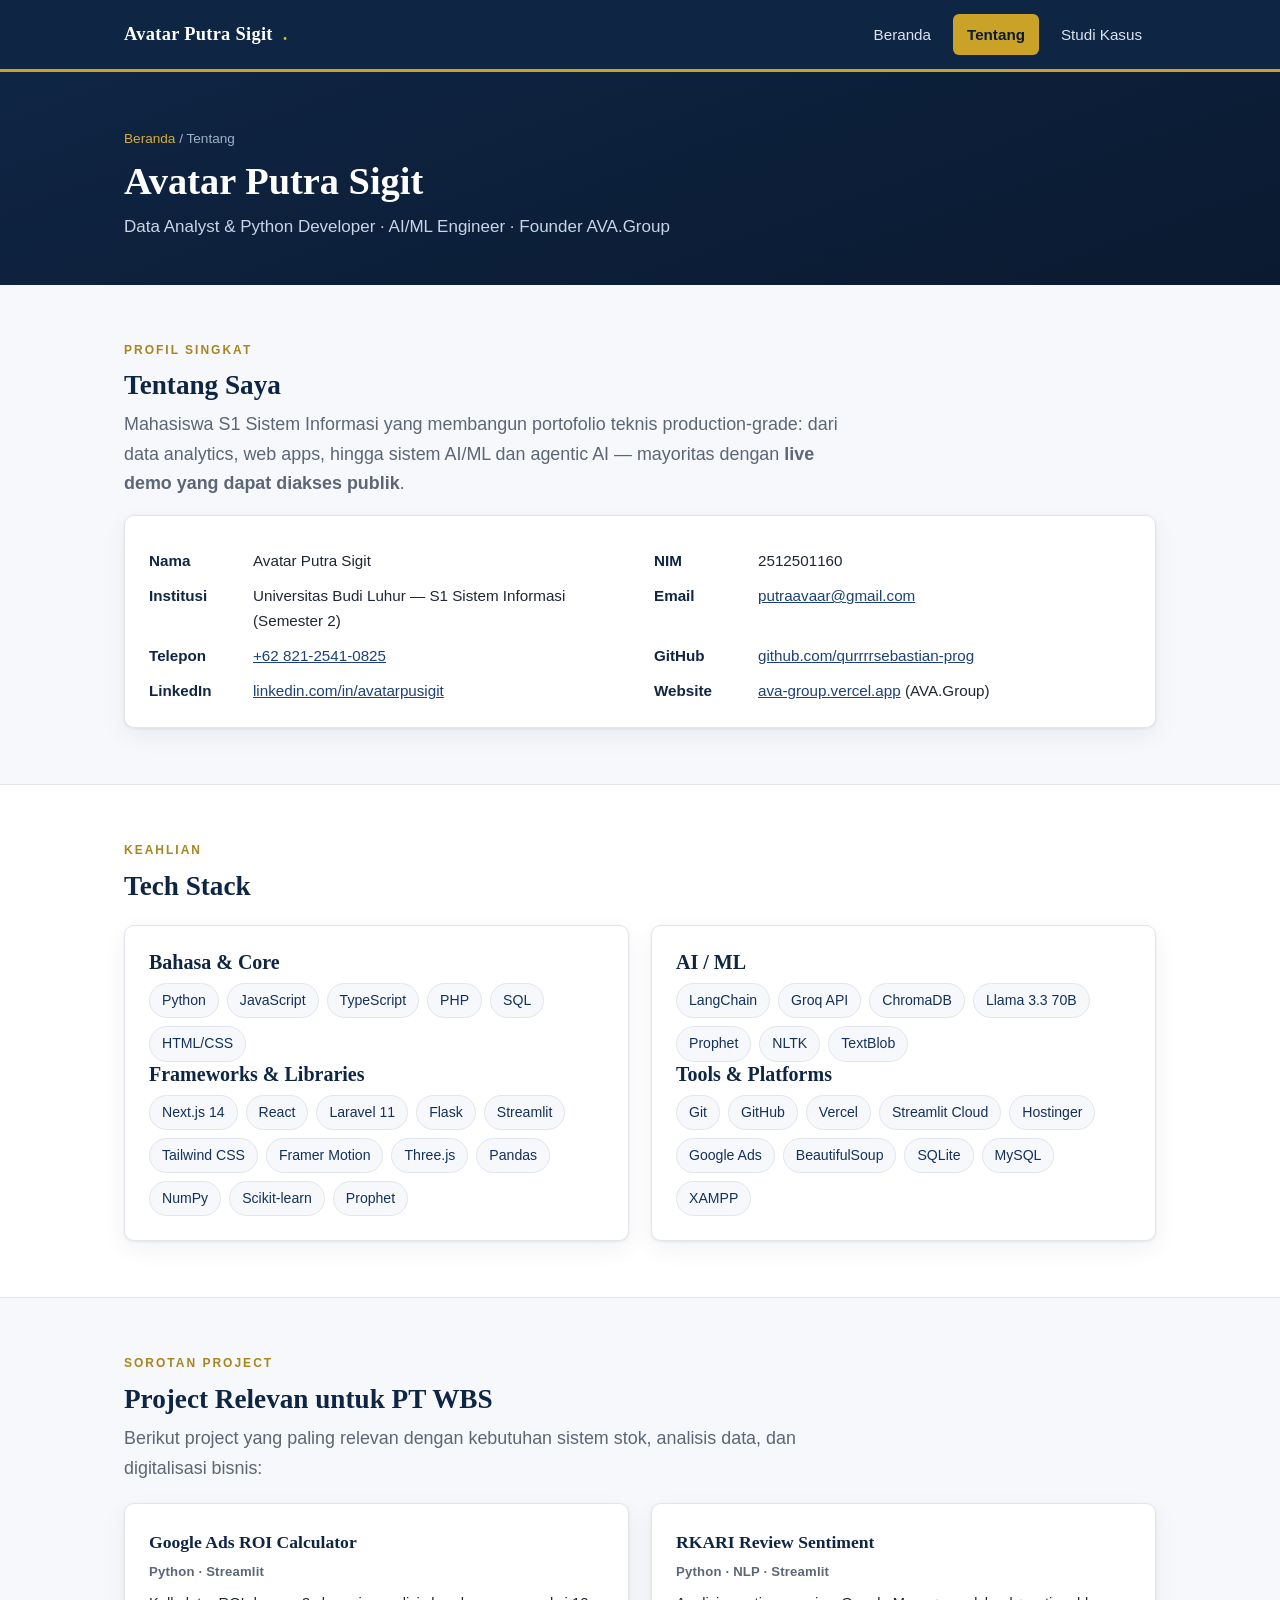
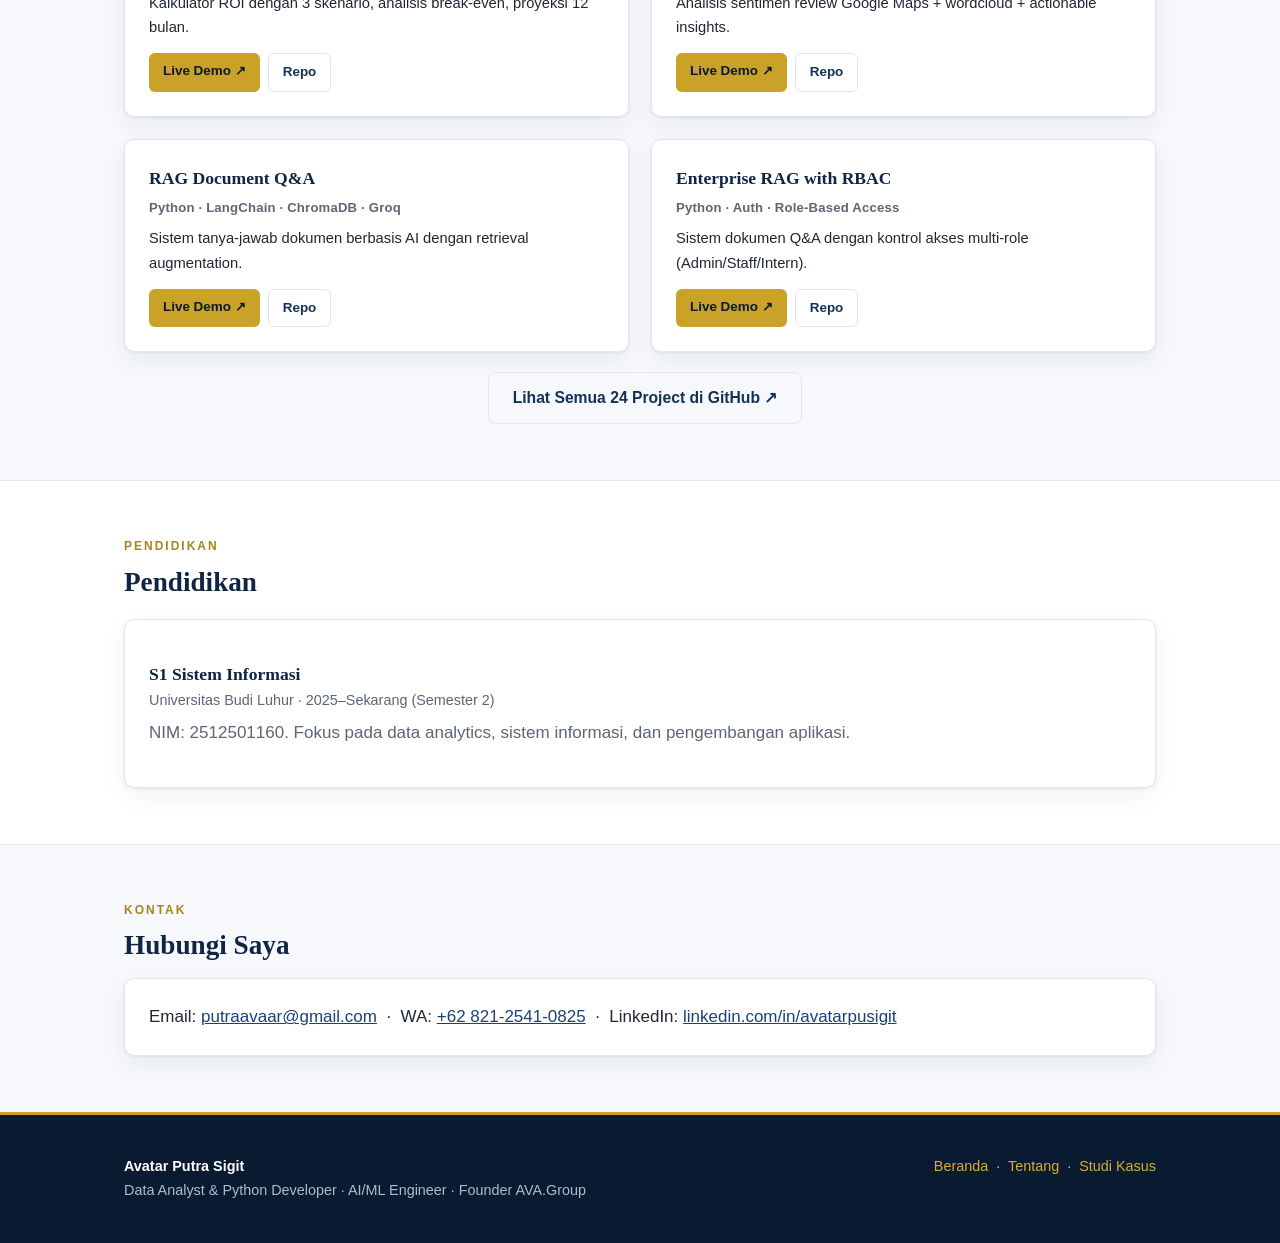
==== commit c8a1dd8a: "feat: revamp studi kasus WBS — anonim, profesional, ROI dashboard - studi-kasus-wbs.html: Ganti vers" ====
--- a/tentang.html
+++ b/tentang.html
@@ -4,7 +4,7 @@
   <meta charset="UTF-8" />
   <meta name="viewport" content="width=device-width, initial-scale=1.0" />
   <title>Tentang — Avatar Putra Sigit</title>
-  <meta name="description" content="Profil Avatar Putra Sigit — Data Analyst & Python Developer, AI/ML Engineer, Founder AVA.Group. 22 project terverifikasi dengan live demo." />
+  <meta name="description" content="Profil Avatar Putra Sigit — Data Analyst & Python Developer, AI/ML Engineer, Founder AVA.Group. 24 project publik dengan live demo." />
   <link rel="stylesheet" href="style.css" />
 </head>
 <body>
@@ -24,37 +24,33 @@
     <div class="container">
       <div class="breadcrumb"><a href="index.html">Beranda</a> / Tentang</div>
       <h1>Avatar Putra Sigit</h1>
-      <p>Data Analyst &amp; Python Developer · AI/ML Engineer · Digital Marketing Strategist · Founder AVA.Group</p>
+      <p>Data Analyst &amp; Python Developer &middot; AI/ML Engineer &middot; Founder AVA.Group</p>
     </div>
   </div>
 
   <main>
-    <!-- Profil / info dasar -->
+    <!-- Profil -->
     <section>
       <div class="container">
         <div class="section-label">Profil Singkat</div>
         <h2>Tentang Saya</h2>
         <p class="lead">
           Mahasiswa S1 Sistem Informasi yang membangun portofolio teknis production-grade: dari
-          data analytics, web apps, hingga sistem AI/ML dan agentic AI — mayoritas dengan
+          data analytics, web apps, hingga sistem AI/ML dan agentic AI &mdash; mayoritas dengan
           <strong>live demo yang dapat diakses publik</strong>.
         </p>
         <div class="card" style="margin-top: 16px;">
           <div class="profile-facts">
             <div class="fact"><b>Nama</b><span>Avatar Putra Sigit</span></div>
             <div class="fact"><b>NIM</b><span>2512501160</span></div>
-            <div class="fact"><b>Institusi</b><span>Universitas Budi Luhur — S1 Sistem Informasi (Semester 2)</span></div>
+            <div class="fact"><b>Institusi</b><span>Universitas Budi Luhur &mdash; S1 Sistem Informasi (Semester 2)</span></div>
             <div class="fact"><b>Email</b><span><a href="mailto:putraavaar@gmail.com">putraavaar@gmail.com</a></span></div>
+            <div class="fact"><b>Telepon</b><span><a href="tel:+6282125410825">+62 821-2541-0825</a></span></div>
             <div class="fact"><b>GitHub</b><span><a href="https://github.com/qurrrrsebastian-prog" target="_blank" rel="noopener">github.com/qurrrrsebastian-prog</a></span></div>
+            <div class="fact"><b>LinkedIn</b><span><a href="https://www.linkedin.com/in/avatarpusigit/" target="_blank" rel="noopener">linkedin.com/in/avatarpusigit</a></span></div>
             <div class="fact"><b>Website</b><span><a href="https://ava-group.vercel.app" target="_blank" rel="noopener">ava-group.vercel.app</a> (AVA.Group)</span></div>
-            <div class="fact"><b>LinkedIn</b><span class="placeholder">ISI DI SINI — tautan LinkedIn</span></div>
           </div>
         </div>
-        <p class="fill-note" style="margin-top:12px;">
-          Catatan transparansi: semua project &amp; tautan demo di halaman ini sudah diverifikasi langsung
-          terhadap akun GitHub asli (repo publik + status HTTP 200 saat dicek). LinkedIn belum ada tautannya
-          di sumber, jadi dibiarkan kosong.
-        </p>
       </div>
     </section>
 
@@ -94,205 +90,48 @@
       </div>
     </section>
 
-    <!-- Portofolio project terverifikasi -->
+    <!-- Highlight Projects -->
     <section>
       <div class="container">
-        <div class="section-label">Portofolio</div>
-        <h2>Project Terverifikasi</h2>
+        <div class="section-label">Sorotan Project</div>
+        <h2>Project Relevan untuk PT WBS</h2>
         <p class="lead">
-          22 project publik di GitHub, dikelompokkan dalam 5 fase + project kampus. Setiap kartu punya
-          tautan repo GitHub; tautan <strong>Live Demo</strong> tercantum untuk project yang deployment-nya
-          sudah dites aktif (HTTP 200).
+          Berikut project yang paling relevan dengan kebutuhan sistem stok, analisis data,
+          dan digitalisasi bisnis:
         </p>
 
-        <!-- Phase 1 -->
-        <div class="phase-heading"><h3>Fase 1 — Data &amp; Analytics</h3><span class="count">5 project</span></div>
-        <div class="grid grid-2" style="margin-top: 14px;">
+        <div class="grid grid-2" style="margin-top: 20px;">
           <div class="card proj">
-            <div class="proj-name">Jakarta Rental Dashboard</div>
-            <div class="tech">Python · Streamlit</div>
-            <p class="proj-desc">Dashboard analisis harga sewa apartemen Jakarta dengan peta &amp; filter pencarian.</p>
+            <div class="proj-name">Google Ads ROI Calculator</div>
+            <div class="tech">Python &middot; Streamlit</div>
+            <p class="proj-desc">Kalkulator ROI dengan 3 skenario, analisis break-even, proyeksi 12 bulan.</p>
             <div class="proj-links">
-              <a class="link-demo" href="https://jakarta-rental-dashboard-nvcburdxplphnnton9jb5d.streamlit.app" target="_blank" rel="noopener">Live Demo &nearr;</a>
-              <a class="link-repo" href="https://github.com/qurrrrsebastian-prog/jakarta-rental-dashboard" target="_blank" rel="noopener">Repo</a>
-            </div>
-          </div>
-          <div class="card proj">
-            <div class="proj-name">Indonesia Data Jobs Analysis</div>
-            <div class="tech">Python · Streamlit</div>
-            <p class="proj-desc">Dashboard pasar kerja Data Analyst di Indonesia — demand skill, tren gaji, 120+ lowongan.</p>
-            <div class="proj-links">
-              <a class="link-demo" href="https://indonesia-data-jobs-analysis-u8ouvgfqq24yy2kknw5pbe.streamlit.app" target="_blank" rel="noopener">Live Demo &nearr;</a>
-              <a class="link-repo" href="https://github.com/qurrrrsebastian-prog/indonesia-data-jobs-analysis" target="_blank" rel="noopener">Repo</a>
+              <a class="link-demo" href="https://app-ads-roi-calculator-kxgcphzjq3wmbwzgebvfpe.streamlit.app" target="_blank" rel="noopener">Live Demo &nearr;</a>
+              <a class="link-repo" href="https://github.com/qurrrrsebastian-prog/google-ads-roi-calculator" target="_blank" rel="noopener">Repo</a>
             </div>
           </div>
           <div class="card proj">
             <div class="proj-name">RKARI Review Sentiment</div>
-            <div class="tech">Python · NLP</div>
-            <p class="proj-desc">Analisis sentimen NLP untuk review Google Maps RKARI.</p>
+            <div class="tech">Python &middot; NLP &middot; Streamlit</div>
+            <p class="proj-desc">Analisis sentimen review Google Maps + wordcloud + actionable insights.</p>
             <div class="proj-links">
               <a class="link-demo" href="https://rkari-review-sentiment-kyecuudet7xh6quwfeorqq.streamlit.app" target="_blank" rel="noopener">Live Demo &nearr;</a>
               <a class="link-repo" href="https://github.com/qurrrrsebastian-prog/rkari-review-sentiment" target="_blank" rel="noopener">Repo</a>
             </div>
           </div>
           <div class="card proj">
-            <div class="proj-name">Website Traffic Forecaster</div>
-            <div class="tech">Python · Prophet</div>
-            <p class="proj-desc">Prediksi trafik website 90 hari dengan confidence interval, analisis tren &amp; musiman.</p>
-            <div class="proj-links">
-              <a class="link-demo" href="https://website-traffic-forecast-s9xhbq8gv8uzwlst8uy6u7.streamlit.app" target="_blank" rel="noopener">Live Demo &nearr;</a>
-              <a class="link-repo" href="https://github.com/qurrrrsebastian-prog/website-traffic-forecast" target="_blank" rel="noopener">Repo</a>
-            </div>
-          </div>
-          <div class="card proj">
-            <div class="proj-name">Competitor Price Scraper</div>
-            <div class="tech">Python · Streamlit · Web Scraping</div>
-            <p class="proj-desc">Web scraping harga kompetitor untuk layanan rope access.</p>
-            <p class="flag">Catatan: repo bernama <code>rope-access-competitor-scraper</code> — spesifik "rope access", bukan tracker 50 kompetitor generik seperti tertulis di draft awal.</p>
-            <div class="proj-links">
-              <a class="link-demo" href="https://rope-access-competitor-scraper-epqfhiddaohcrdol7eyndd.streamlit.app" target="_blank" rel="noopener">Live Demo &nearr;</a>
-              <a class="link-repo" href="https://github.com/qurrrrsebastian-prog/rope-access-competitor-scraper" target="_blank" rel="noopener">Repo</a>
-            </div>
-          </div>
-        </div>
-
-        <!-- Phase 2 -->
-        <div class="phase-heading"><h3>Fase 2 — Web Apps &amp; Tools</h3><span class="count">5 project</span></div>
-        <div class="grid grid-2" style="margin-top: 14px;">
-          <div class="card proj">
-            <div class="proj-name">Google Ads ROI Calculator</div>
-            <div class="tech">Python · Streamlit</div>
-            <p class="proj-desc">Kalkulator ROI Google Ads dengan 3 skenario, analisis break-even, proyeksi 12 bulan.</p>
-            <div class="proj-links">
-              <a class="link-demo" href="https://app-ads-roi-calculator-kxgcphzjq3wmbwzgebvfpe.streamlit.app" target="_blank" rel="noopener">Live Demo &nearr;</a>
-              <a class="link-repo" href="https://github.com/qurrrrsebastian-prog/google-ads-roi-calculator" target="_blank" rel="noopener">Repo</a>
-            </div>
-          </div>
-          <div class="card proj">
-            <div class="proj-name">Ad Copy Generator</div>
-            <div class="tech">Python (Jupyter) · Streamlit</div>
-            <p class="proj-desc">Generator ad copy dengan framework AIDA/PAS/4U.</p>
-            <p class="flag">Catatan: repo ini belum memiliki README.</p>
-            <div class="proj-links">
-              <a class="link-demo" href="https://ad-copy-generator-oewynqbctfnut9qg7kf5zg.streamlit.app" target="_blank" rel="noopener">Live Demo &nearr;</a>
-              <a class="link-repo" href="https://github.com/qurrrrsebastian-prog/ad-copy-generator" target="_blank" rel="noopener">Repo</a>
-            </div>
-          </div>
-          <div class="card proj">
-            <div class="proj-name">Personal Finance Tracker</div>
-            <div class="tech">Python · Flask · SQLite · Jinja2</div>
-            <p class="proj-desc">Web app pelacak pemasukan &amp; pengeluaran pribadi.</p>
-            <p class="flag">Catatan: repo menggunakan Flask + SQLite (bukan Streamlit seperti tertulis di draft awal).</p>
-            <div class="proj-links">
-              <a class="link-demo" href="https://personal-finance-tracker-v8xtatfmuhdj67nua5evyh.streamlit.app" target="_blank" rel="noopener">Live Demo &nearr;</a>
-              <a class="link-repo" href="https://github.com/qurrrrsebastian-prog/personal-finance-tracker" target="_blank" rel="noopener">Repo</a>
-            </div>
-          </div>
-          <div class="card proj">
-            <div class="proj-name">Jakarta Water Quality (EDA)</div>
-            <div class="tech">Python · Jupyter · Seaborn</div>
-            <p class="proj-desc">Exploratory Data Analysis kualitas air Jakarta (500 record data sintetis).</p>
-            <p class="flag">Catatan: repo berupa EDA notebook (Seaborn/Matplotlib), bukan peta Folium 500 stasiun seperti di draft awal.</p>
-            <div class="proj-links">
-              <a class="link-demo" href="https://jakarta-water-quality-analysis-fhmprh3v3yfa5agtuwvzr8.streamlit.app" target="_blank" rel="noopener">Live Demo &nearr;</a>
-              <a class="link-repo" href="https://github.com/qurrrrsebastian-prog/jakarta-water-quality-analysis" target="_blank" rel="noopener">Repo</a>
-            </div>
-          </div>
-          <div class="card proj">
-            <div class="proj-name">B2B Customer Segmentation</div>
-            <div class="tech">Python · K-Means · Streamlit · Plotly</div>
-            <p class="proj-desc">Segmentasi klien B2B dengan K-Means + auto persona labeling.</p>
-            <div class="proj-links">
-              <a class="link-demo" href="https://b2b-customer-segmentation-fy42ma25sjq9hwcmvrwsh8.streamlit.app" target="_blank" rel="noopener">Live Demo &nearr;</a>
-              <a class="link-repo" href="https://github.com/qurrrrsebastian-prog/b2b-customer-segmentation" target="_blank" rel="noopener">Repo</a>
-            </div>
-          </div>
-        </div>
-
-        <!-- Phase 3 -->
-        <div class="phase-heading"><h3>Fase 3 — AI/ML Production</h3><span class="count">5 project</span></div>
-        <div class="grid grid-2" style="margin-top: 14px;">
-          <div class="card proj">
             <div class="proj-name">RAG Document Q&amp;A</div>
-            <div class="tech">Python · LangChain · ChromaDB · Groq</div>
-            <p class="proj-desc">Pencarian dokumen SOP enterprise berbasis Retrieval-Augmented Generation.</p>
+            <div class="tech">Python &middot; LangChain &middot; ChromaDB &middot; Groq</div>
+            <p class="proj-desc">Sistem tanya-jawab dokumen berbasis AI dengan retrieval augmentation.</p>
             <div class="proj-links">
               <a class="link-demo" href="https://qurrrrsebastian-prog-rag-document-qa-app-m2sk1y.streamlit.app" target="_blank" rel="noopener">Live Demo &nearr;</a>
               <a class="link-repo" href="https://github.com/qurrrrsebastian-prog/rag-document-qa" target="_blank" rel="noopener">Repo</a>
             </div>
           </div>
           <div class="card proj">
-            <div class="proj-name">Text-to-SQL Agent</div>
-            <div class="tech">Python · SQLite · LLM</div>
-            <p class="proj-desc">Konversi bahasa natural ke query SQL.</p>
-            <div class="proj-links">
-              <a class="link-demo" href="https://qurrrrsebastian-prog-text-to-sql-agent-app-coxf4n.streamlit.app" target="_blank" rel="noopener">Live Demo &nearr;</a>
-              <a class="link-repo" href="https://github.com/qurrrrsebastian-prog/text-to-sql-agent" target="_blank" rel="noopener">Repo</a>
-            </div>
-          </div>
-          <div class="card proj">
-            <div class="proj-name">YouTube Summarizer</div>
-            <div class="tech">Python · AI · Groq</div>
-            <p class="proj-desc">Peringkas video YouTube dengan beberapa mode ringkasan.</p>
-            <div class="proj-links">
-              <a class="link-demo" href="https://qurrrrsebastian-prog-youtube-summarizer-app-dkimhb.streamlit.app" target="_blank" rel="noopener">Live Demo &nearr;</a>
-              <a class="link-repo" href="https://github.com/qurrrrsebastian-prog/youtube-summarizer" target="_blank" rel="noopener">Repo</a>
-            </div>
-          </div>
-          <div class="card proj">
-            <div class="proj-name">Lead Qualification Bot</div>
-            <div class="tech">Python · Groq API</div>
-            <p class="proj-desc">Scoring lead HOT/WARM/COLD dengan tampilan Kanban.</p>
-            <div class="proj-links">
-              <a class="link-demo" href="https://qurrrrsebastian-prog-lead-qualification-bot-app-ijiva5.streamlit.app" target="_blank" rel="noopener">Live Demo &nearr;</a>
-              <a class="link-repo" href="https://github.com/qurrrrsebastian-prog/lead-qualification-bot" target="_blank" rel="noopener">Repo</a>
-            </div>
-          </div>
-          <div class="card proj">
-            <div class="proj-name">Multi-Agent Research System</div>
-            <div class="tech">Python · Multi-agent · Groq</div>
-            <p class="proj-desc">Pipeline riset 3-agent.</p>
-            <div class="proj-links">
-              <a class="link-demo" href="https://qurrrrsebastian-prog-multi-agent-research-app-2shdkz.streamlit.app" target="_blank" rel="noopener">Live Demo &nearr;</a>
-              <a class="link-repo" href="https://github.com/qurrrrsebastian-prog/multi-agent-research" target="_blank" rel="noopener">Repo</a>
-            </div>
-          </div>
-        </div>
-
-        <!-- Phase 4 -->
-        <div class="phase-heading"><h3>Fase 4 — Agentic AI &amp; Full-Stack</h3><span class="count">4 project</span></div>
-        <div class="grid grid-2" style="margin-top: 14px;">
-          <div class="card proj">
-            <div class="proj-name">Autonomous Job Research</div>
-            <div class="tech">Python · DuckDuckGo</div>
-            <p class="proj-desc">Agent pencari kerja lintas platform (LinkedIn, JobStreet, Kalibrr, Glints) + skill match scoring.</p>
-            <div class="proj-links">
-              <a class="link-demo" href="https://qurrrrsebastian-prog-autonomous-web-research-app-ocdfsh.streamlit.app" target="_blank" rel="noopener">Live Demo &nearr;</a>
-              <a class="link-repo" href="https://github.com/qurrrrsebastian-prog/autonomous-web-research" target="_blank" rel="noopener">Repo</a>
-            </div>
-          </div>
-          <div class="card proj">
-            <div class="proj-name">AI Email Auto-Responder</div>
-            <div class="tech">Python · AI</div>
-            <p class="proj-desc">Agent yang membaca email masuk dan menyusun draft balasan profesional (Bahasa Indonesia).</p>
-            <div class="proj-links">
-              <a class="link-demo" href="https://qurrrrsebastian-prog-ai-email-auto-responder-app-uvopvk.streamlit.app" target="_blank" rel="noopener">Live Demo &nearr;</a>
-              <a class="link-repo" href="https://github.com/qurrrrsebastian-prog/ai-email-auto-responder" target="_blank" rel="noopener">Repo</a>
-            </div>
-          </div>
-          <div class="card proj">
-            <div class="proj-name">Smart Water IoT Dashboard</div>
-            <div class="tech">Python · SQLite</div>
-            <p class="proj-desc">Dashboard monitoring kualitas air real-time dengan data sensor IoT simulasi.</p>
-            <div class="proj-links">
-              <a class="link-demo" href="https://qurrrrsebastian-prog-smart-water-iot-dashboard-app-tzlyp0.streamlit.app" target="_blank" rel="noopener">Live Demo &nearr;</a>
-              <a class="link-repo" href="https://github.com/qurrrrsebastian-prog/smart-water-iot-dashboard" target="_blank" rel="noopener">Repo</a>
-            </div>
-          </div>
-          <div class="card proj">
             <div class="proj-name">Enterprise RAG with RBAC</div>
-            <div class="tech">Python · Auth (RBAC)</div>
-            <p class="proj-desc">RAG Document Q&amp;A dengan Role-Based Access Control (Admin/Staff/Intern).</p>
+            <div class="tech">Python &middot; Auth &middot; Role-Based Access</div>
+            <p class="proj-desc">Sistem dokumen Q&A dengan kontrol akses multi-role (Admin/Staff/Intern).</p>
             <div class="proj-links">
               <a class="link-demo" href="https://qurrrrsebastian-prog-enterprise-rag-rbac-app-21foi1.streamlit.app" target="_blank" rel="noopener">Live Demo &nearr;</a>
               <a class="link-repo" href="https://github.com/qurrrrsebastian-prog/enterprise-rag-rbac" target="_blank" rel="noopener">Repo</a>
@@ -300,41 +139,8 @@
           </div>
         </div>
 
-        <!-- Phase 5 -->
-        <div class="phase-heading"><h3>Fase 5 — Capstone</h3><span class="count">1 project</span></div>
-        <div class="grid grid-2" style="margin-top: 14px;">
-          <div class="card proj">
-            <div class="proj-name">AVA.Group Website</div>
-            <div class="tech">Next.js 14 · Three.js · Framer Motion</div>
-            <p class="proj-desc">Company profile premium dengan hero 3D — student-led AI &amp; Technology Collective.</p>
-            <div class="proj-links">
-              <a class="link-demo" href="https://ava-group.vercel.app" target="_blank" rel="noopener">Live Demo &nearr;</a>
-              <a class="link-repo" href="https://github.com/qurrrrsebastian-prog/ava-group-website" target="_blank" rel="noopener">Repo</a>
-            </div>
-          </div>
-        </div>
-
-        <!-- Kampus -->
-        <div class="phase-heading"><h3>Project Kampus</h3><span class="count">2 project</span></div>
-        <div class="grid grid-2" style="margin-top: 14px;">
-          <div class="card proj">
-            <div class="proj-name">Sistem Registrasi Seminar</div>
-            <div class="tech">Laravel 11 · PHP · MySQL</div>
-            <p class="proj-desc">Registrasi seminar dengan tiket QR, absensi, dan sertifikat.</p>
-            <div class="proj-links">
-              <a class="link-repo" href="https://github.com/qurrrrsebastian-prog/seminar-laravel" target="_blank" rel="noopener">Repo</a>
-              <span class="no-demo">Aplikasi lokal — tanpa live demo publik</span>
-            </div>
-          </div>
-          <div class="card proj">
-            <div class="proj-name">PMB Universitas Budi Luhur</div>
-            <div class="tech">Flask · Python · SQLite</div>
-            <p class="proj-desc">Sistem Penerimaan Mahasiswa Baru — pendaftaran online &amp; seleksi.</p>
-            <div class="proj-links">
-              <a class="link-repo" href="https://github.com/qurrrrsebastian-prog/pmb-universitas-budi-luhur" target="_blank" rel="noopener">Repo</a>
-              <span class="no-demo">Aplikasi lokal — tanpa live demo publik</span>
-            </div>
-          </div>
+        <div class="btn-row" style="margin-top: 20px; justify-content: center;">
+          <a href="https://github.com/qurrrrsebastian-prog" target="_blank" rel="noopener" class="btn btn-ghost" style="color: var(--navy-700); border-color: var(--line);">Lihat Semua 24 Project di GitHub &nearr;</a>
         </div>
       </div>
     </section>
@@ -347,9 +153,8 @@
         <div class="card" style="margin-top: 20px;">
           <div class="cv-item">
             <div class="cv-role">S1 Sistem Informasi</div>
-            <div class="cv-meta">Universitas Budi Luhur · Semester 2 (sedang berjalan)</div>
-            <p class="mb-0 text-muted">NIM 2512501160.
-              <span class="placeholder">ISI DI SINI</span> — tambahkan IPK / prestasi / fokus studi bila ingin ditampilkan.</p>
+            <div class="cv-meta">Universitas Budi Luhur &middot; 2025&ndash;Sekarang (Semester 2)</div>
+            <p class="mb-0 text-muted">NIM: 2512501160. Fokus pada data analytics, sistem informasi, dan pengembangan aplikasi.</p>
           </div>
         </div>
       </div>
@@ -362,10 +167,9 @@
         <h2>Hubungi Saya</h2>
         <div class="card" style="margin-top: 16px;">
           <p class="mb-0">
-            Email: <a href="mailto:putraavaar@gmail.com">putraavaar@gmail.com</a> &nbsp;·&nbsp;
-            GitHub: <a href="https://github.com/qurrrrsebastian-prog" target="_blank" rel="noopener">qurrrrsebastian-prog</a> &nbsp;·&nbsp;
-            Website: <a href="https://ava-group.vercel.app" target="_blank" rel="noopener">ava-group.vercel.app</a> &nbsp;·&nbsp;
-            LinkedIn: <span class="placeholder">ISI DI SINI</span>
+            Email: <a href="mailto:putraavaar@gmail.com">putraavaar@gmail.com</a> &nbsp;&middot;&nbsp;
+            WA: <a href="https://wa.me/6282125410825" target="_blank">+62 821-2541-0825</a> &nbsp;&middot;&nbsp;
+            LinkedIn: <a href="https://www.linkedin.com/in/avatarpusigit/" target="_blank" rel="noopener">linkedin.com/in/avatarpusigit</a>
           </p>
         </div>
       </div>
@@ -376,15 +180,15 @@
     <div class="container foot-grid">
       <div>
         <strong style="color:#fff;">Avatar Putra Sigit</strong><br />
-        Data Analyst &amp; Python Developer · AI/ML Engineer · Founder AVA.Group
+        Data Analyst &amp; Python Developer &middot; AI/ML Engineer &middot; Founder AVA.Group
       </div>
       <div>
-        <a href="index.html">Beranda</a> &nbsp;·&nbsp;
-        <a href="tentang.html">Tentang</a> &nbsp;·&nbsp;
+        <a href="index.html">Beranda</a> &nbsp;&middot;&nbsp;
+        <a href="tentang.html">Tentang</a> &nbsp;&middot;&nbsp;
         <a href="studi-kasus-wbs.html">Studi Kasus</a>
       </div>
     </div>
   </footer>
 
 </body>
-</html>
+</html>
--- a/style.css
+++ b/style.css
@@ -142,7 +142,7 @@
 .btn-primary:hover { background: var(--gold-400); transform: translateY(-1px); }
 .btn-ghost { border: 1px solid rgba(255,255,255,.35); color: #fff; margin-left: 10px; }
 .btn-ghost:hover { background: rgba(255,255,255,.08); }
-.btn-row { margin-top: 8px; }
+.btn-row { margin-top: 8px; display: flex; flex-wrap: wrap; gap: 10px; }
 
 /* ---------- Sections ---------- */
 main section { padding: 56px 0; }
@@ -188,6 +188,62 @@
   margin-bottom: 14px;
 }
 
+/* ---------- Stat cards (new) ---------- */
+.stat-card { text-align: center; padding: 28px 20px; }
+.stat-num {
+  font-family: var(--serif);
+  font-size: 2.6rem;
+  color: var(--navy-800);
+  font-weight: 700;
+  line-height: 1;
+  display: block;
+}
+.stat-unit {
+  font-size: 1.3rem;
+  color: var(--gold-600);
+}
+.stat-label {
+  font-size: .9rem;
+  color: var(--muted);
+  margin-top: 8px;
+  line-height: 1.4;
+}
+
+/* ---------- Risk cards (new) ---------- */
+.risk-grid { display: grid; gap: 18px; }
+.risk-card {
+  background: var(--card);
+  border: 1px solid var(--line);
+  border-radius: var(--radius);
+  padding: 24px;
+  box-shadow: var(--shadow);
+  border-left: 5px solid var(--danger-fg);
+}
+.risk-card.risk-med { border-left-color: var(--warn-fg); }
+.risk-card.risk-low { border-left-color: var(--ok-fg); }
+.risk-card h3 { margin-top: 0; font-size: 1.15rem; }
+.risk-card p { font-size: .95rem; margin-bottom: 8px; }
+.risk-card p:last-child { margin-bottom: 0; }
+.risk-badge {
+  display: inline-block;
+  padding: 3px 12px;
+  border-radius: 999px;
+  font-size: .72rem;
+  font-weight: 700;
+  letter-spacing: .5px;
+  margin-bottom: 10px;
+}
+.risk-high .risk-badge { background: var(--danger-bg); color: var(--danger-fg); }
+.risk-med .risk-badge { background: var(--warn-bg); color: var(--warn-fg); }
+.risk-low .risk-badge { background: var(--ok-bg); color: var(--ok-fg); }
+.risk-impact {
+  font-size: .9rem;
+  color: var(--muted);
+  border-top: 1px solid var(--line);
+  padding-top: 10px;
+  margin-top: 10px;
+}
+
 /* ---------- Feature link cards (landing nav) ---------- */
 .link-card {
   display: block;
@@ -267,6 +323,28 @@
 }
 .phase p { margin: 8px 0 0; }
 .phase .answers { color: var(--muted); font-size: .95rem; }
+.phase ul { margin: 10px 0 0; padding-left: 20px; }
+.phase li { margin-bottom: 6px; font-size: .95rem; }
+.phase .phase-price {
+  margin-top: 14px;
+  padding-top: 12px;
+  border-top: 1px solid var(--line);
+  font-size: .95rem;
+  color: var(--navy-700);
+}
+.phase .phase-price strong { color: var(--navy-800); font-size: 1.1rem; }
+.phase-optional {
+  opacity: .85;
+  border-left-color: var(--muted);
+}
+.phase-optional .phase-tag { color: var(--muted); }
+
+/* ROI Callout */
+.roi-callout {
+  background: linear-gradient(135deg, #e8f3ec 0%, #f0f7f2 100%);
+  border-left-color: var(--ok-fg);
+}
+.roi-callout h3 { color: var(--ok-fg); margin-top: 0; }
 
 /* ---------- Callouts ---------- */
 .callout {
@@ -375,10 +453,12 @@
   .hero { padding: 60px 0 54px; }
   h2 { font-size: 1.45rem; }
   body { font-size: 16px; }
+  .risk-grid { grid-template-columns: 1fr; }
 }
 @media (max-width: 560px) {
   .nav { flex-direction: column; align-items: flex-start; gap: 10px; }
   .nav-links { width: 100%; }
   .btn-ghost { margin-left: 0; margin-top: 10px; display: inline-block; }
   .foot-grid { flex-direction: column; }
-}
+  .stat-num { font-size: 2rem; }
+}
